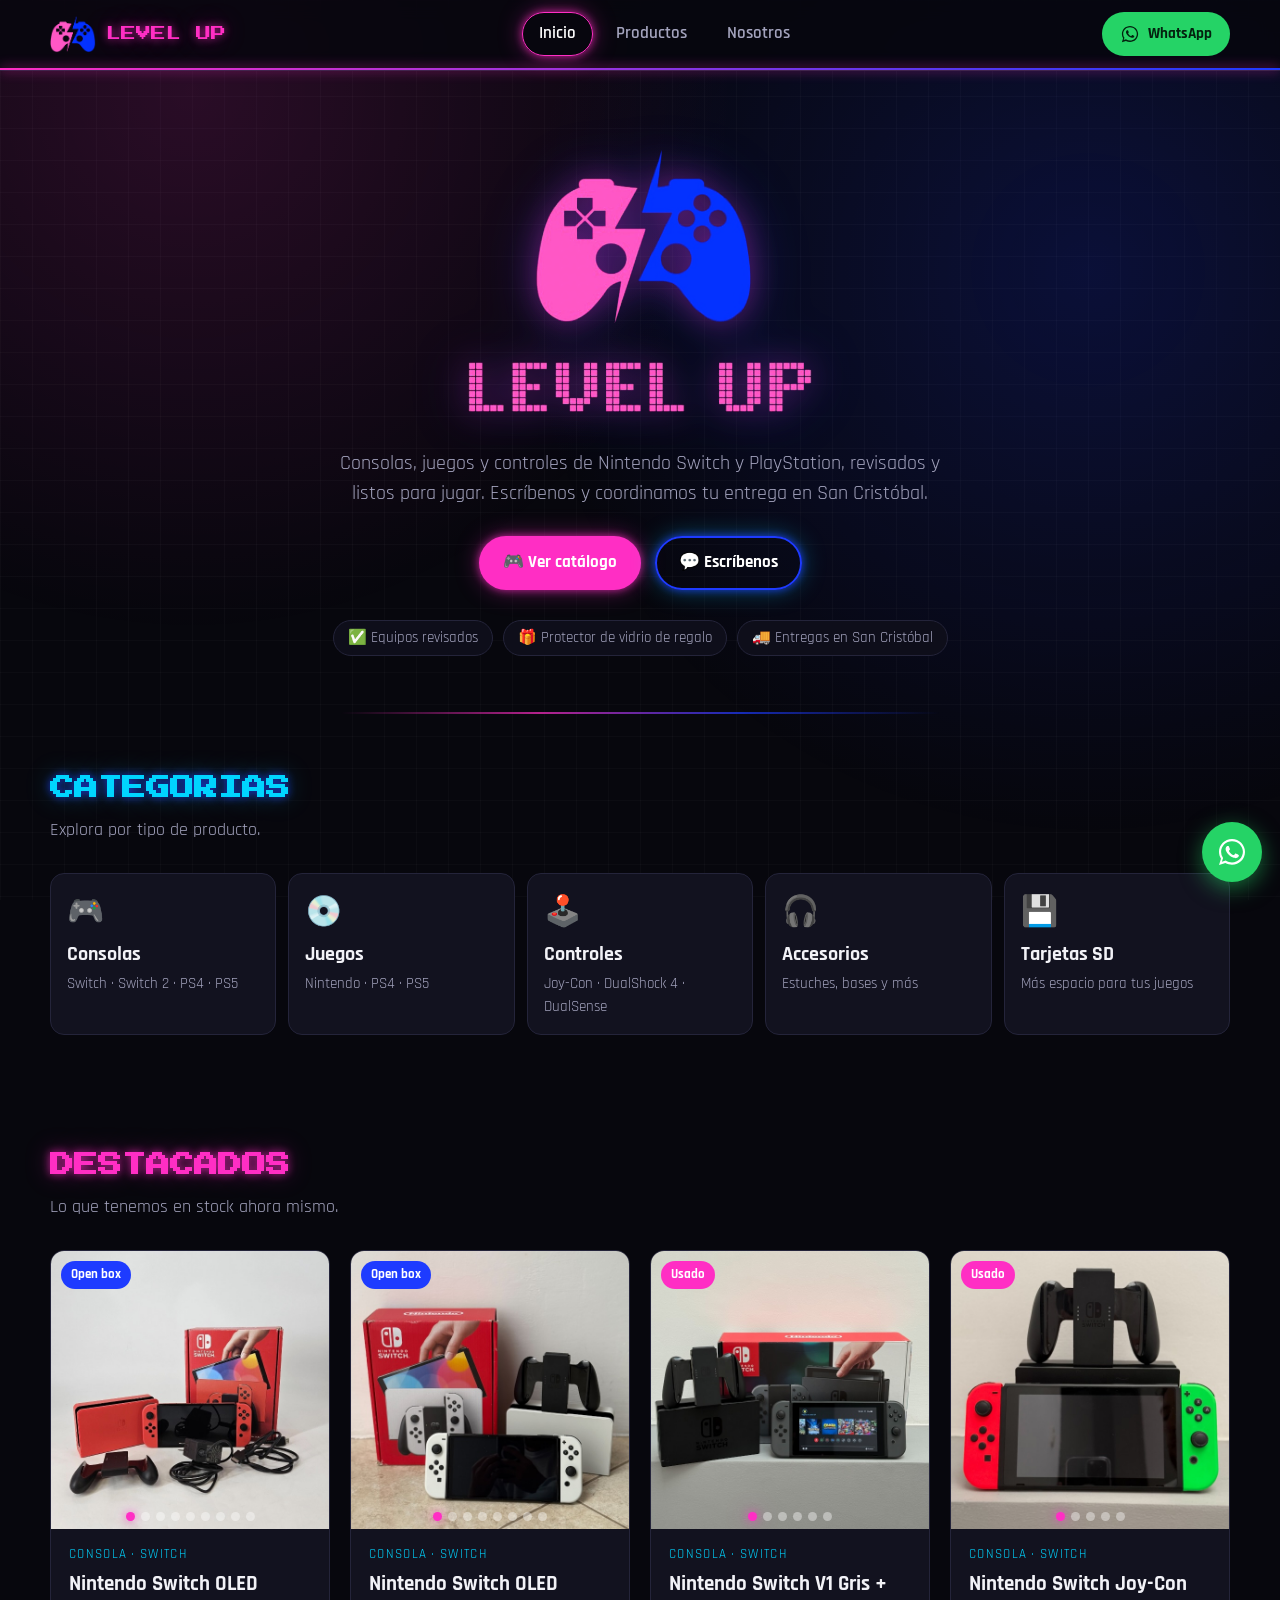
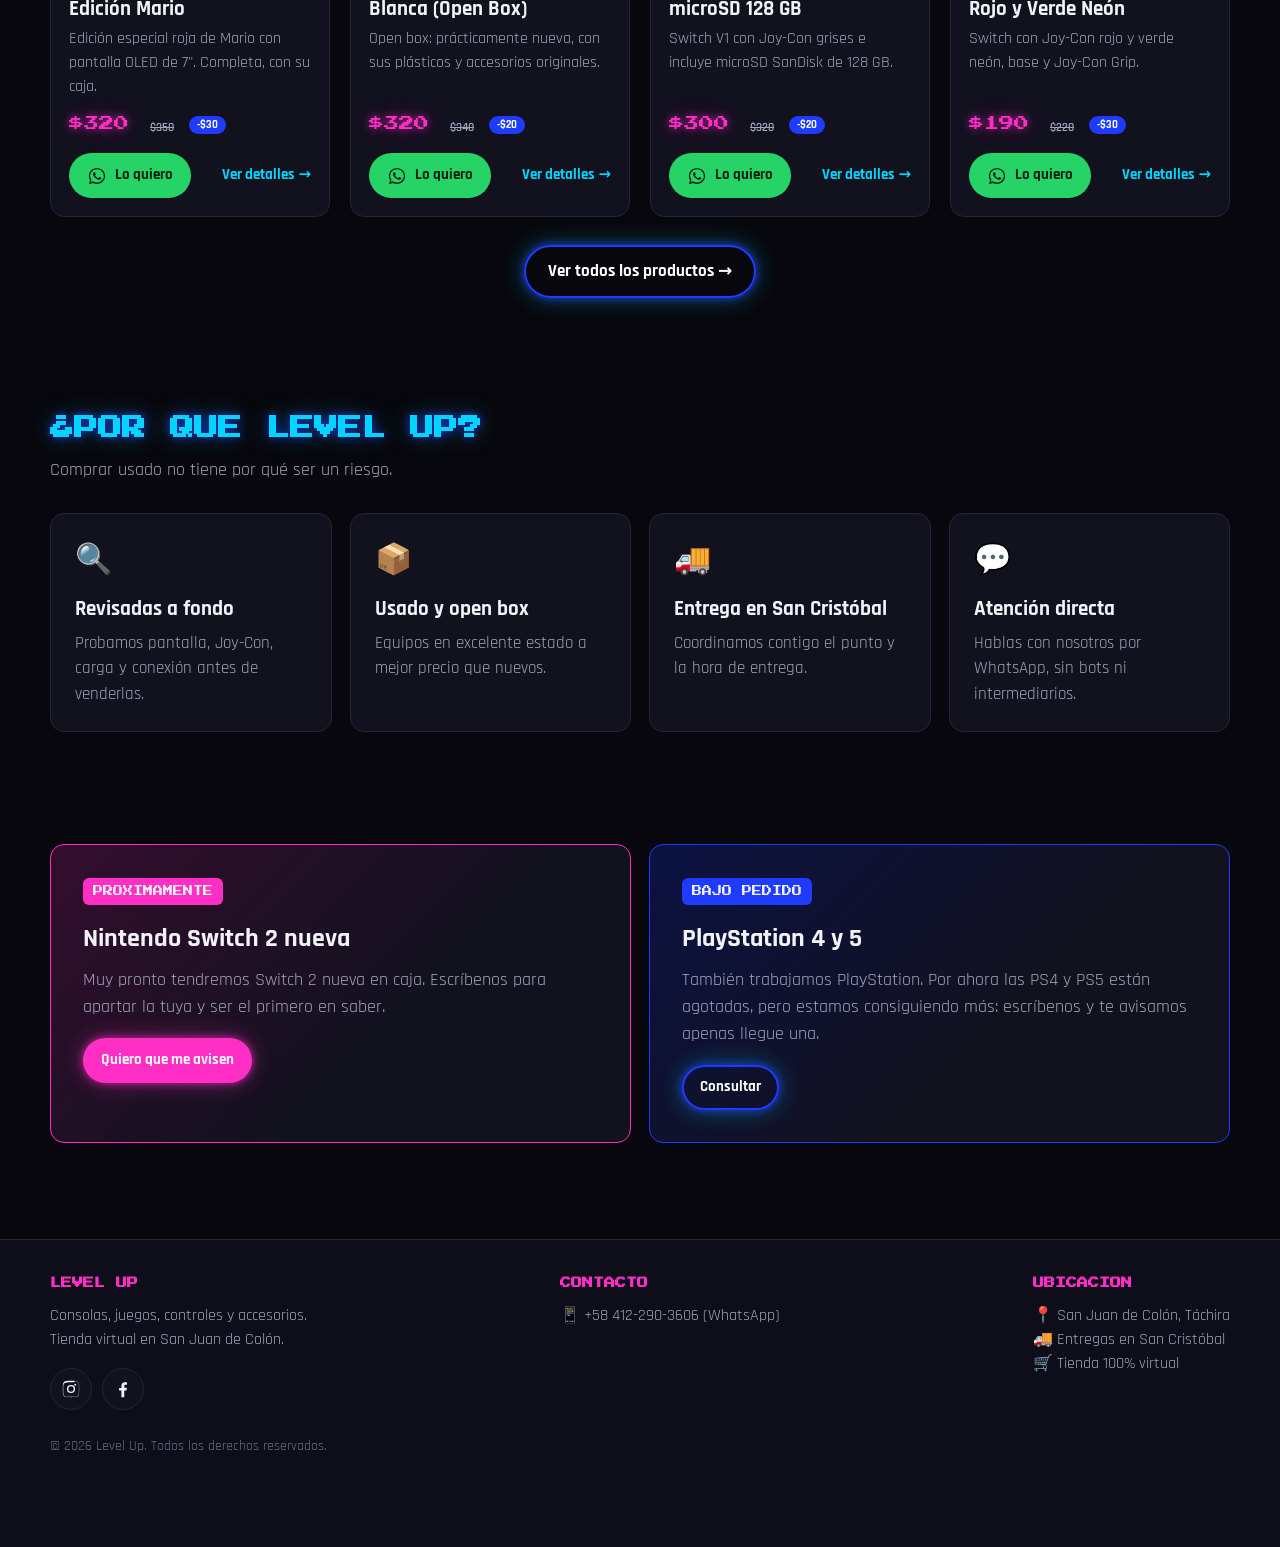
==== index.html @ b4e5b01c "Actualizar accesorios: estados, bolsos por separado y gomas para PS4 y PS5 Agrega accesorios de Swit" ====
<!doctype html>
<html lang="es">
<head>
  <meta charset="utf-8">
  <meta name="viewport" content="width=device-width, initial-scale=1">
  <title>Level Up · Consolas, juegos y controles</title>
  <meta name="description" content="Level Up: compra y venta de consolas Nintendo Switch, PS4 y PS5, juegos, controles y accesorios. Tienda virtual en San Juan de Colón con entregas en San Cristóbal.">
  <link rel="icon" href="assets/logo-icono.png" type="image/png">
  <link rel="preconnect" href="https://fonts.googleapis.com">
  <link rel="preconnect" href="https://fonts.gstatic.com" crossorigin>
  <link href="https://fonts.googleapis.com/css2?family=Press+Start+2P&family=Rajdhani:wght@400;600;700&display=swap" rel="stylesheet">
  <link rel="stylesheet" href="css/styles.css?v=7">
</head>
<body data-page="home">
  <main>
    <section class="hero container">
      <h1 class="hero-logo"><img src="assets/logo-completo.png" alt="Level Up" width="670" height="520"></h1>
      <p class="lead">Consolas, juegos y controles de Nintendo Switch y PlayStation, revisados y listos para jugar. Escríbenos y coordinamos tu entrega en San Cristóbal.</p>
      <div class="hero-cta">
        <a class="btn btn-pink" href="productos.html">🎮 Ver catálogo</a>
        <a class="btn btn-blue" id="heroWa" target="_blank" rel="noopener">💬 Escríbenos</a>
      </div>
      <div class="badges">
        <span class="badge-pill">✅ Equipos revisados</span>
        <span class="badge-pill">🎁 Protector de vidrio de regalo</span>
        <span class="badge-pill">🚚 Entregas en San Cristóbal</span>
      </div>
    </section>

    <div class="bolt-divider"></div>

    <section class="block container">
      <h2 class="section-title"><span class="blue">CATEGORIAS</span></h2>
      <p class="section-sub">Explora por tipo de producto.</p>
      <div class="cat-grid">
        <a class="cat-tile" href="productos.html?cat=consola"><span class="ico">🎮</span><b>Consolas</b><small>Switch · Switch 2 · PS4 · PS5</small></a>
        <a class="cat-tile" href="productos.html?cat=juego"><span class="ico">💿</span><b>Juegos</b><small>Nintendo · PS4 · PS5</small></a>
        <a class="cat-tile" href="productos.html?cat=control"><span class="ico">🕹️</span><b>Controles</b><small>Joy-Con · DualShock 4 · DualSense</small></a>
        <a class="cat-tile" href="productos.html?cat=accesorio"><span class="ico">🎧</span><b>Accesorios</b><small>Estuches, bases y más</small></a>
        <a class="cat-tile" href="productos.html?cat=sd"><span class="ico">💾</span><b>Tarjetas SD</b><small>Más espacio para tus juegos</small></a>
      </div>
    </section>

    <section class="block container">
      <h2 class="section-title"><span class="pink">DESTACADOS</span></h2>
      <p class="section-sub">Lo que tenemos en stock ahora mismo.</p>
      <div class="grid" id="destacados"></div>
      <div style="text-align:center;margin-top:28px">
        <a class="btn btn-blue" href="productos.html">Ver todos los productos →</a>
      </div>
    </section>

    <section class="block container">
      <h2 class="section-title"><span class="blue">¿POR QUE LEVEL UP?</span></h2>
      <p class="section-sub">Comprar usado no tiene por qué ser un riesgo.</p>
      <div class="features">
        <div class="feature"><div class="ico">🔍</div><h3>Revisadas a fondo</h3><p>Probamos pantalla, Joy-Con, carga y conexión antes de venderlas.</p></div>
        <div class="feature"><div class="ico">📦</div><h3>Usado y open box</h3><p>Equipos en excelente estado a mejor precio que nuevos.</p></div>
        <div class="feature"><div class="ico">🚚</div><h3>Entrega en San Cristóbal</h3><p>Coordinamos contigo el punto y la hora de entrega.</p></div>
        <div class="feature"><div class="ico">💬</div><h3>Atención directa</h3><p>Hablas con nosotros por WhatsApp, sin bots ni intermediarios.</p></div>
      </div>
    </section>

    <section class="block container">
      <div class="coming">
        <div class="coming-card switch2">
          <span class="tag">PROXIMAMENTE</span>
          <h3>Nintendo Switch 2 nueva</h3>
          <p>Muy pronto tendremos Switch 2 nueva en caja. Escríbenos para apartar la tuya y ser el primero en saber.</p>
          <a class="btn btn-pink btn-sm" id="waSwitch2" target="_blank" rel="noopener">Quiero que me avisen</a>
        </div>
        <div class="coming-card ps">
          <span class="tag">BAJO PEDIDO</span>
          <h3>PlayStation 4 y 5</h3>
          <p>También trabajamos PlayStation. Por ahora las PS4 y PS5 están agotadas, pero estamos consiguiendo más: escríbenos y te avisamos apenas llegue una.</p>
          <a class="btn btn-blue btn-sm" id="waPs" target="_blank" rel="noopener">Consultar</a>
        </div>
      </div>
    </section>
  </main>

  <script src="js/config.js?v=7"></script>
  <script src="data/productos.js?v=7"></script>
  <script src="data/fotos.js?v=7"></script>
  <script src="js/layout.js?v=7"></script>
  <script src="js/catalogo.js?v=7"></script>
  <script>
    document.getElementById("heroWa").href = waLink();
    document.getElementById("waPs").href = waLink("¡Hola Level Up! 🎮 ¿Tienen disponible PlayStation 4 o 5?");
    document.getElementById("waSwitch2").href = waLink("¡Hola Level Up! 🎮 Quiero que me avisen cuando llegue la Nintendo Switch 2.");
    document.getElementById("destacados").innerHTML =
      PRODUCTOS.filter((p) => p.destacado && p.disponible).slice(0, 4).map(renderCard).join("");
  </script>
</body>
</html>
---- css/styles.css ----
/* ===== Level Up · tema neón ===== */
:root {
  --bg: #07070d;
  --bg-2: #0e0e1a;
  --card: #12121f;
  --line: #24243a;
  --text: #f2f2f7;
  --muted: #a3a3bd;
  --pink: #ff2ec4;
  --pink-logo: #e933b0;
  --blue: #1e3bff;
  --cyan: #00d4ff;
  --green: #25d366;
  --glow-pink: 0 0 8px rgba(255, 46, 196, .7), 0 0 24px rgba(255, 46, 196, .35);
  --glow-blue: 0 0 8px rgba(30, 59, 255, .8), 0 0 24px rgba(0, 212, 255, .35);
  --radius: 14px;
  --pixel: "Press Start 2P", monospace;
  --body: "Rajdhani", system-ui, sans-serif;
}

* { box-sizing: border-box; margin: 0; padding: 0; }
html { scroll-behavior: smooth; }
body {
  background: var(--bg);
  color: var(--text);
  font-family: var(--body);
  font-size: 18px;
  line-height: 1.5;
  min-height: 100vh;
  display: flex;
  flex-direction: column;
  overflow-x: hidden;
}
/* Rejilla tipo arcade de fondo */
body::before {
  content: "";
  position: fixed; inset: 0; z-index: -1;
  background:
    radial-gradient(circle at 15% 10%, rgba(255, 46, 196, .14), transparent 40%),
    radial-gradient(circle at 85% 30%, rgba(30, 59, 255, .18), transparent 45%),
    linear-gradient(rgba(255,255,255,.025) 1px, transparent 1px) 0 0 / 32px 32px,
    linear-gradient(90deg, rgba(255,255,255,.025) 1px, transparent 1px) 0 0 / 32px 32px;
}
main { flex: 1; }
a { color: inherit; text-decoration: none; }
img { max-width: 100%; display: block; }
.container { width: min(1180px, 100% - 32px); margin-inline: auto; }

.pixel { font-family: var(--pixel); letter-spacing: .02em; }
.pink { color: var(--pink); text-shadow: var(--glow-pink); }
.blue { color: var(--cyan); text-shadow: var(--glow-blue); }

/* ===== Header ===== */
.header {
  position: sticky; top: 0; z-index: 50;
  background: rgba(7, 7, 13, .85);
  backdrop-filter: blur(10px);
  border-bottom: 1px solid var(--line);
}
.header::after {
  content: ""; display: block; height: 2px;
  background: linear-gradient(90deg, var(--pink), var(--blue));
  box-shadow: 0 0 12px var(--pink);
}
.nav { display: flex; align-items: center; justify-content: space-between; height: 68px; gap: 16px; }
.brand { display: flex; align-items: center; gap: 10px; }
.brand img { width: 46px; }
.brand span { font-family: var(--pixel); font-size: 15px; color: var(--pink); text-shadow: var(--glow-pink); }
.tabs { display: flex; gap: 6px; list-style: none; }
.tabs a {
  display: block; padding: 8px 16px; border-radius: 999px;
  font-weight: 600; font-size: 17px; color: var(--muted);
  border: 1px solid transparent; transition: .2s;
}
.tabs a:hover { color: var(--text); border-color: var(--line); }
.tabs a.active { color: #fff; border-color: var(--pink); box-shadow: var(--glow-pink); }
.menu-btn { display: none; background: none; border: 1px solid var(--line); color: var(--text); border-radius: 10px; padding: 8px 12px; font-size: 20px; cursor: pointer; }

/* ===== Botones ===== */
.btn {
  display: inline-flex; align-items: center; justify-content: center; gap: 8px;
  padding: 12px 22px; border-radius: 999px; border: 2px solid transparent;
  font-family: var(--body); font-weight: 700; font-size: 17px; cursor: pointer;
  transition: transform .15s, box-shadow .2s;
}
.btn:hover { transform: translateY(-2px); }
.btn-pink { background: var(--pink); color: #fff; box-shadow: var(--glow-pink); }
.btn-blue { background: transparent; color: #fff; border-color: var(--blue); box-shadow: var(--glow-blue); }
.btn-wa { background: var(--green); color: #04210f; }
.btn-wa:hover { box-shadow: 0 0 18px rgba(37, 211, 102, .6); }
.btn-sm { padding: 9px 16px; font-size: 15px; }
.btn svg { width: 20px; height: 20px; flex-shrink: 0; }

/* ===== Hero ===== */
.hero { padding: 72px 0 56px; text-align: center; position: relative; }
.hero-logo { margin: 0 auto 26px; }
.hero-logo img { width: min(360px, 78%); height: auto; margin: 0 auto; filter: drop-shadow(0 0 16px rgba(255, 46, 196, .35)) drop-shadow(0 0 26px rgba(30, 59, 255, .3)); animation: float 4s ease-in-out infinite; }
@keyframes float { 50% { transform: translateY(-10px); } }
.hero p.lead { color: var(--muted); max-width: 620px; margin: 0 auto 28px; font-size: 20px; }
.hero-cta { display: flex; gap: 14px; justify-content: center; flex-wrap: wrap; }
.badges { display: flex; gap: 10px; justify-content: center; flex-wrap: wrap; margin-top: 30px; }
.badge-pill { border: 1px solid var(--line); background: var(--bg-2); padding: 6px 14px; border-radius: 999px; font-size: 15px; color: var(--muted); }

/* ===== Secciones ===== */
section.block { padding: 56px 0; }
.section-title { font-family: var(--pixel); font-size: clamp(16px, 3vw, 24px); margin-bottom: 10px; }
.section-sub { color: var(--muted); margin-bottom: 30px; }
.bolt-divider { height: 2px; background: linear-gradient(90deg, transparent, var(--pink), var(--blue), transparent); margin: 0 auto; width: min(600px, 80%); opacity: .7; }

.features { display: grid; grid-template-columns: repeat(auto-fit, minmax(230px, 1fr)); gap: 18px; }
.feature { background: var(--card); border: 1px solid var(--line); border-radius: var(--radius); padding: 24px; transition: .2s; }
.feature:hover { border-color: var(--pink); box-shadow: var(--glow-pink); }
.feature:nth-child(even):hover { border-color: var(--blue); box-shadow: var(--glow-blue); }
.feature .ico { font-size: 30px; margin-bottom: 10px; }
.feature h3 { font-size: 21px; margin-bottom: 6px; }
.feature p { color: var(--muted); font-size: 17px; }

.cat-grid { display: grid; grid-template-columns: repeat(auto-fit, minmax(150px, 1fr)); gap: 12px; }
.cat-tile {
  background: var(--card); border: 1px solid var(--line); border-radius: var(--radius); padding: 16px;
  display: flex; flex-direction: column; gap: 4px; color: var(--text); text-decoration: none; transition: .2s;
}
.cat-tile:hover { border-color: var(--pink); box-shadow: var(--glow-pink); }
.cat-tile:nth-child(even):hover { border-color: var(--blue); box-shadow: var(--glow-blue); }
.cat-tile .ico { font-size: 30px; }
.cat-tile b { font-size: 20px; }
.cat-tile small { color: var(--muted); font-size: 15px; }

.coming {
  display: grid; grid-template-columns: 1fr 1fr; gap: 18px;
}
.coming-card {
  border-radius: var(--radius); padding: 32px; position: relative; overflow: hidden;
  border: 1px solid var(--line); background: var(--card);
}
.coming-card.switch2 { border-color: var(--pink); background: linear-gradient(135deg, rgba(255,46,196,.18), var(--card) 60%); }
.coming-card.ps { border-color: var(--blue); background: linear-gradient(135deg, rgba(30,59,255,.22), var(--card) 60%); }
.coming-card .tag { font-family: var(--pixel); font-size: 10px; display: inline-block; padding: 6px 10px; border-radius: 6px; margin-bottom: 14px; }
.coming-card.switch2 .tag { background: var(--pink); }
.coming-card.ps .tag { background: var(--blue); }
.coming-card h3 { font-size: 26px; margin-bottom: 8px; }
.coming-card p { color: var(--muted); margin-bottom: 18px; }

/* ===== Productos ===== */
.grid { display: grid; grid-template-columns: repeat(auto-fill, minmax(250px, 1fr)); gap: 20px; }
.card {
  background: var(--card); border: 1px solid var(--line); border-radius: var(--radius);
  overflow: hidden; display: flex; flex-direction: column; transition: .2s;
}
.card:hover { transform: translateY(-4px); border-color: var(--pink); box-shadow: var(--glow-pink); }
.card-media { aspect-ratio: 1 / 1; background: var(--bg-2); position: relative; display: grid; place-items: center; overflow: hidden; }
.card-media img { width: 100%; height: 100%; object-fit: cover; }
.card-media .placeholder { text-align: center; color: var(--muted); padding: 16px; }
.card-media .placeholder .emoji { font-size: 54px; filter: drop-shadow(0 0 12px var(--pink)); }
.card-media .placeholder small { display: block; font-size: 14px; margin-top: 6px; }
.photo-nav { position: absolute; inset: auto 0 8px; display: flex; justify-content: center; gap: 6px; }
.photo-nav button { width: 9px; height: 9px; border-radius: 50%; border: none; background: rgba(255,255,255,.4); cursor: pointer; padding: 0; }
.photo-nav button.on { background: var(--pink); box-shadow: var(--glow-pink); }
.cond {
  position: absolute; top: 10px; left: 10px; font-size: 13px; font-weight: 700;
  padding: 4px 10px; border-radius: 999px; color: #fff;
}
.cond.usado { background: var(--pink); }
.cond.openbox { background: var(--blue); }
.sold-out { position: absolute; inset: 0; background: rgba(7,7,13,.7); display: grid; place-items: center; font-family: var(--pixel); font-size: 12px; }
.card-body { padding: 16px 18px 18px; display: flex; flex-direction: column; gap: 6px; flex: 1; }
.card-cat { font-size: 13px; text-transform: uppercase; letter-spacing: .1em; color: var(--cyan); }
.card h3 { font-size: 21px; line-height: 1.2; }
.card .desc { color: var(--muted); font-size: 16px; flex: 1; }
.price { font-family: var(--pixel); font-size: 15px; color: var(--pink); text-shadow: var(--glow-pink); margin: 8px 0 10px; }
.price.ask { font-family: var(--body); font-weight: 700; font-size: 17px; color: var(--cyan); text-shadow: none; }

/* Buscador y filtros */
.toolbar { display: flex; flex-wrap: wrap; gap: 12px; align-items: center; margin-bottom: 14px; }
.search {
  flex: 1 1 280px; display: flex; align-items: center; gap: 10px;
  background: var(--bg-2); border: 1px solid var(--line); border-radius: 999px; padding: 0 18px;
}
.search:focus-within { border-color: var(--pink); box-shadow: var(--glow-pink); }
.search input { flex: 1; background: none; border: none; outline: none; color: var(--text); font: inherit; padding: 12px 0; }
.chips { display: flex; flex-wrap: wrap; gap: 8px; margin-bottom: 26px; }
.chip {
  background: var(--bg-2); border: 1px solid var(--line); color: var(--muted);
  padding: 7px 14px; border-radius: 999px; font: inherit; font-size: 15px; font-weight: 600; cursor: pointer;
}
.chip.on { color: #fff; border-color: var(--blue); box-shadow: var(--glow-blue); background: rgba(30,59,255,.18); }
.chip.on.pinkish { border-color: var(--pink); box-shadow: var(--glow-pink); background: rgba(255,46,196,.15); }
.toggle { display: flex; align-items: center; gap: 8px; color: var(--muted); font-size: 16px; cursor: pointer; }
.toggle input { accent-color: var(--pink); width: 18px; height: 18px; }
.empty { text-align: center; color: var(--muted); padding: 50px 0; }
.count { color: var(--muted); font-size: 16px; margin-bottom: 14px; }

/* ===== Nosotros ===== */
.about-grid { display: grid; grid-template-columns: 1.2fr 1fr; gap: 30px; align-items: start; }
.about-text p { color: var(--muted); margin-bottom: 14px; font-size: 19px; }
.info-card { background: var(--card); border: 1px solid var(--line); border-radius: var(--radius); padding: 26px; }
.info-row { display: flex; gap: 14px; padding: 14px 0; border-bottom: 1px solid var(--line); }
.info-row:last-of-type { border-bottom: none; }
.info-row .ico { font-size: 24px; }
.info-row b { display: block; }
.info-row span { color: var(--muted); }
.steps { display: grid; grid-template-columns: repeat(auto-fit, minmax(220px, 1fr)); gap: 18px; counter-reset: s; }
.step { background: var(--card); border: 1px solid var(--line); border-radius: var(--radius); padding: 24px; position: relative; }
.step::before {
  counter-increment: s; content: counter(s);
  font-family: var(--pixel); font-size: 18px; color: var(--pink); text-shadow: var(--glow-pink);
  display: block; margin-bottom: 12px;
}
.step:nth-child(even)::before { color: var(--cyan); text-shadow: var(--glow-blue); }
.step h3 { font-size: 20px; margin-bottom: 4px; }
.step p { color: var(--muted); font-size: 17px; }

/* ===== Footer ===== */
.footer { border-top: 1px solid var(--line); background: var(--bg-2); padding: 36px 0 90px; margin-top: 40px; }
.footer-grid { display: flex; flex-wrap: wrap; justify-content: space-between; gap: 24px; }
.footer h4 { font-family: var(--pixel); font-size: 11px; margin-bottom: 12px; color: var(--pink); }
.footer p, .footer a { color: var(--muted); font-size: 16px; }
.footer a:hover { color: var(--text); }
.footer .copy { margin-top: 26px; font-size: 14px; color: #6b6b85; }

/* ===== WhatsApp flotante ===== */
.wa-float {
  position: fixed; right: 18px; bottom: 18px; z-index: 60;
  width: 60px; height: 60px; border-radius: 50%;
  background: var(--green); display: grid; place-items: center;
  box-shadow: 0 6px 22px rgba(37, 211, 102, .5);
  animation: pulse 2.4s infinite;
}
.wa-float svg { width: 32px; height: 32px; fill: #fff; }
@keyframes pulse { 0%,100% { box-shadow: 0 0 0 0 rgba(37,211,102,.55); } 60% { box-shadow: 0 0 0 16px rgba(37,211,102,0); } }

/* ===== Responsive ===== */
@media (max-width: 820px) {
  .menu-btn { display: block; }
  .tabs {
    position: absolute; top: 70px; left: 0; right: 0; flex-direction: column;
    background: var(--bg); border-bottom: 1px solid var(--line); padding: 10px 16px 16px;
    display: none;
  }
  .tabs.open { display: flex; }
  .nav .btn-wa.desktop { display: none; }
  .coming, .about-grid { grid-template-columns: 1fr; }
  .hero { padding-top: 44px; }
}
@media (prefers-reduced-motion: reduce) {
  *, *::before, *::after { animation: none !important; transition: none !important; }
}

/* ===== Tarjetas clicables ===== */
.card { position: relative; }
.card-link::after { content: ""; position: absolute; inset: 0; z-index: 1; }
.card .btn, .card .photo-nav { z-index: 2; }
/* Fotos deslizables encima del enlace de la tarjeta, para que el dedo las mueva */
.slides {
  position: absolute; inset: 0; z-index: 2; display: flex;
  overflow-x: auto; scroll-snap-type: x mandatory; overscroll-behavior-x: contain; scrollbar-width: none;
}
.slides::-webkit-scrollbar { display: none; }
.slides img { flex: 0 0 100%; scroll-snap-align: start; }
.card .cond, .card .photo-nav, .card .sold-out { z-index: 3; }
.card .sold-out { pointer-events: none; }
.ref-tag {
  position: absolute; right: 10px; bottom: 10px; z-index: 3; pointer-events: none;
  background: rgba(7,7,13,.75); color: var(--muted); font-size: 13px; padding: 3px 9px; border-radius: 999px;
}
.card .btn { position: relative; }
.card-actions { display: flex; align-items: center; justify-content: space-between; gap: 10px; flex-wrap: wrap; }
.ver-mas { color: var(--cyan); font-weight: 700; font-size: 15px; }
.card:hover .ver-mas { text-shadow: var(--glow-blue); }
.cond.sellado, .cond.nuevo { background: #0aa37f; }

/* ===== Página de producto ===== */
.breadcrumb { color: var(--muted); font-size: 16px; margin-bottom: 22px; }
.breadcrumb a { color: var(--cyan); font-weight: 600; }
.product-layout { display: grid; grid-template-columns: minmax(0, 1.1fr) minmax(0, 1fr); gap: 40px; align-items: start; }
.gallery { position: sticky; top: 90px; }
.gallery-main {
  position: relative; aspect-ratio: 1 / 1; background: var(--bg-2); border-radius: var(--radius);
  overflow: hidden; border: 1px solid var(--line);
}
.gallery-main > img { width: 100%; height: 100%; object-fit: contain; cursor: zoom-in; }
.gallery-main.placeholder-big { background: var(--card); display: grid; place-items: center; text-align: center; color: var(--muted); }
.gallery-main.placeholder-big .emoji { font-size: 90px; filter: drop-shadow(0 0 16px var(--pink)); }
.g-prev, .g-next {
  position: absolute; top: 50%; transform: translateY(-50%);
  width: 44px; height: 44px; border-radius: 50%; border: none; cursor: pointer;
  background: rgba(7, 7, 13, .65); color: #fff; font-size: 28px; line-height: 1;
}
.g-prev { left: 10px; } .g-next { right: 10px; }
.g-prev:hover, .g-next:hover { background: var(--pink); }
.g-count { position: absolute; right: 12px; bottom: 12px; background: rgba(7, 7, 13, .7); color: #fff; font-size: 14px; padding: 3px 10px; border-radius: 999px; }
.thumbs { display: flex; gap: 10px; overflow-x: auto; padding: 12px 2px 4px; scrollbar-width: thin; }
.thumbs button { flex: 0 0 72px; height: 72px; border-radius: 10px; overflow: hidden; border: 2px solid var(--line); padding: 0; cursor: pointer; background: #fff; opacity: .65; }
.thumbs button.on { border-color: var(--pink); box-shadow: var(--glow-pink); opacity: 1; }
.thumbs img { width: 100%; height: 100%; object-fit: cover; }
.product-info h1 { font-size: clamp(28px, 4vw, 38px); line-height: 1.15; margin: 4px 0 6px; }
.product-info .price { font-size: 20px; margin: 10px 0 14px; }
.lead-desc { color: var(--muted); font-size: 19px; margin-bottom: 20px; }
.btn-big { width: 100%; padding: 15px 22px; font-size: 18px; }
.trust { list-style: none; display: grid; gap: 6px; margin: 18px 0 8px; color: var(--muted); font-size: 16px; }
.product-info .sub { font-size: 20px; margin: 26px 0 10px; }
.incluye { list-style: none; display: grid; gap: 8px; }
.incluye li { background: var(--card); border: 1px solid var(--line); border-radius: 10px; padding: 9px 14px; font-size: 17px; }
.incluye li::before { content: "▸ "; color: var(--pink); }
.specs { display: grid; grid-template-columns: auto 1fr; border: 1px solid var(--line); border-radius: 10px; overflow: hidden; }
.specs dt, .specs dd { padding: 10px 14px; border-bottom: 1px solid var(--line); font-size: 16px; }
.specs dt { color: var(--muted); background: var(--bg-2); }
.specs dd { background: var(--card); }
.specs dt:last-of-type, .specs dd:last-of-type { border-bottom: none; }

/* Pantalla completa */
.lightbox { position: fixed; inset: 0; z-index: 100; background: rgba(0, 0, 0, .92); display: grid; place-items: center; }
.lightbox[hidden] { display: none; }
.lightbox img { max-width: 92vw; max-height: 88vh; border-radius: 10px; }
.lightbox button { position: absolute; background: none; border: none; color: #fff; font-size: 44px; cursor: pointer; padding: 10px 16px; }
.lb-close { top: 12px; right: 12px; font-size: 30px !important; }
.lb-prev { left: 8px; top: 50%; transform: translateY(-50%); }
.lb-next { right: 8px; top: 50%; transform: translateY(-50%); }

@media (max-width: 820px) {
  .product-layout { grid-template-columns: minmax(0, 1fr); gap: 24px; }
  .gallery { position: static; }
}
.price-old { font-family: var(--body); font-size: .8em; font-weight: 600; color: var(--muted); text-shadow: none; margin-left: 6px; }
.price-off { font-family: var(--body); font-size: .75em; font-weight: 700; color: #fff; background: var(--blue); text-shadow: none; padding: 2px 8px; border-radius: 999px; vertical-align: middle; }

/* Redes sociales (footer) */
.socials { display: flex; gap: 10px; margin-top: 16px; }
.footer .social {
  width: 42px; height: 42px; border-radius: 50%; display: grid; place-items: center;
  border: 1px solid var(--line); background: var(--card); color: var(--text); transition: .2s;
}
.footer .social svg { width: 20px; height: 20px; }
.footer .social:hover { color: #fff; border-color: var(--pink); box-shadow: var(--glow-pink); transform: translateY(-2px); }
.footer .social:nth-child(even):hover { border-color: var(--blue); box-shadow: var(--glow-blue); }
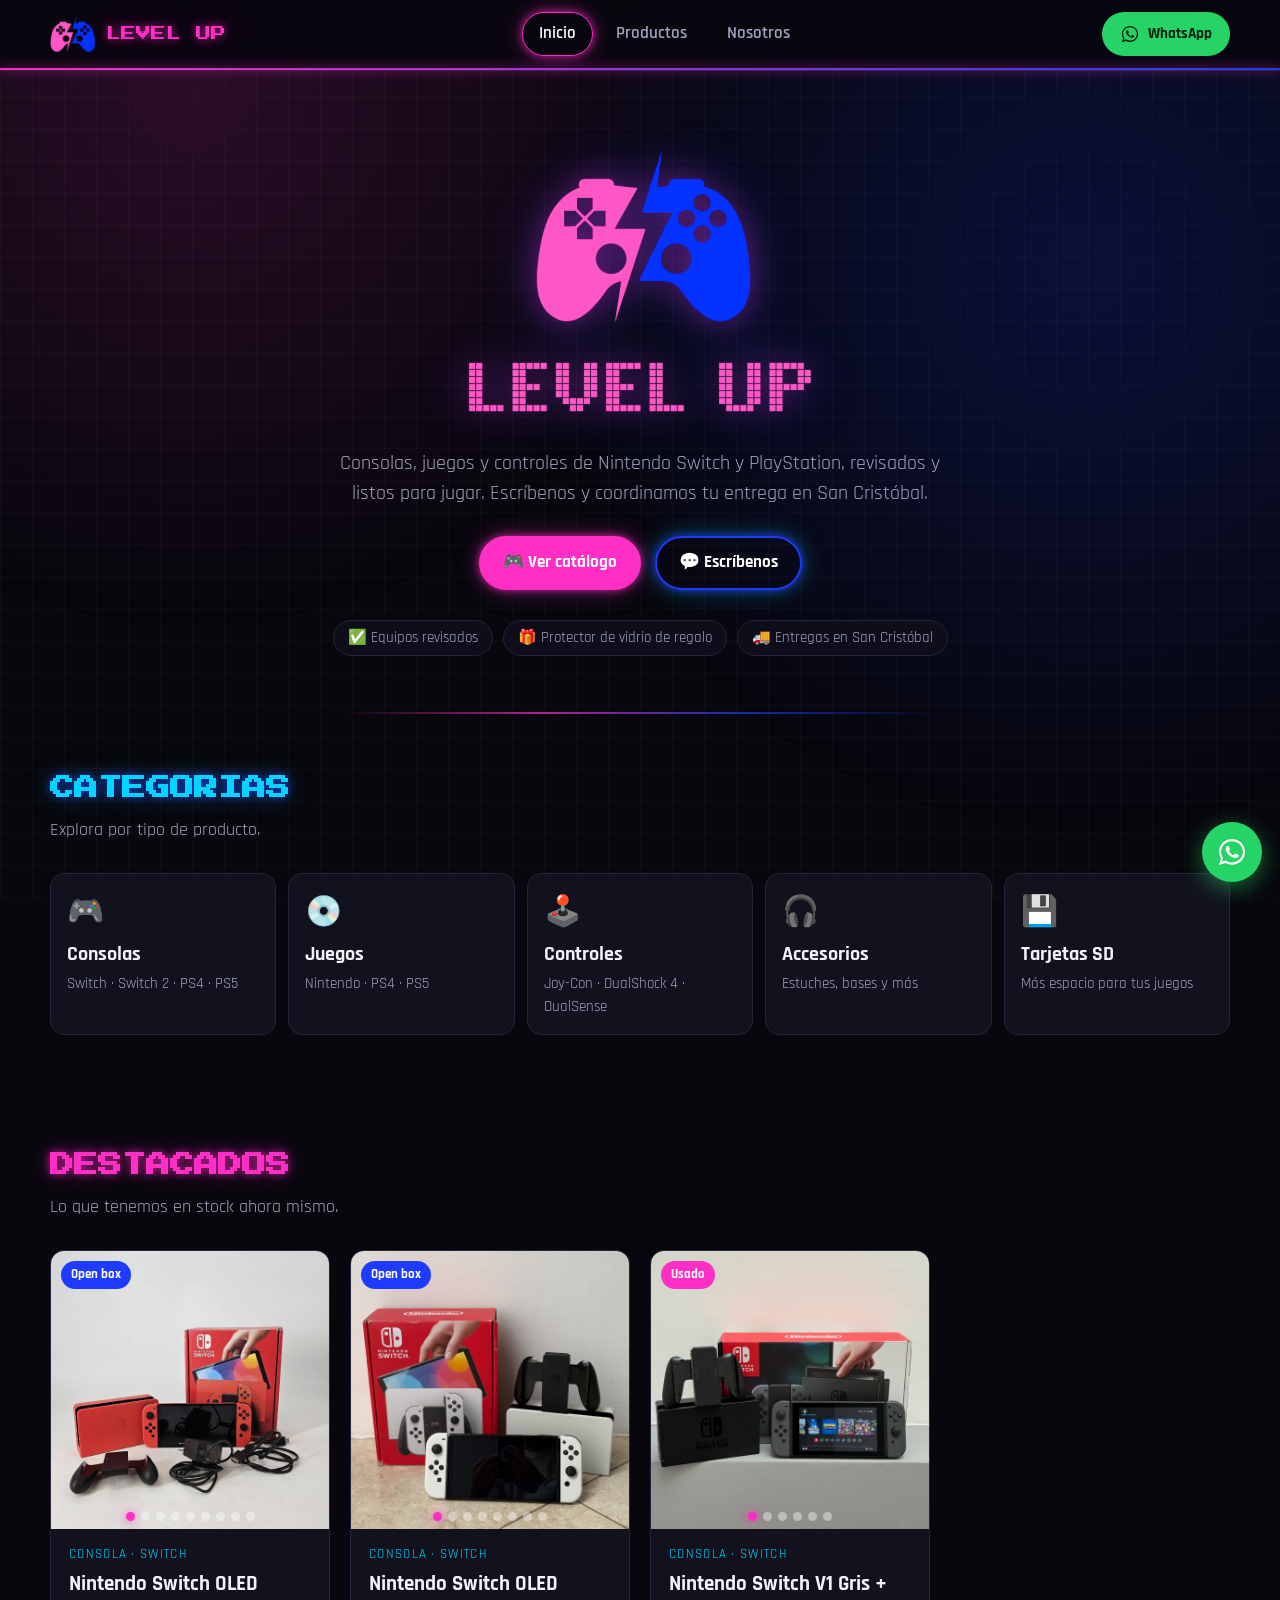
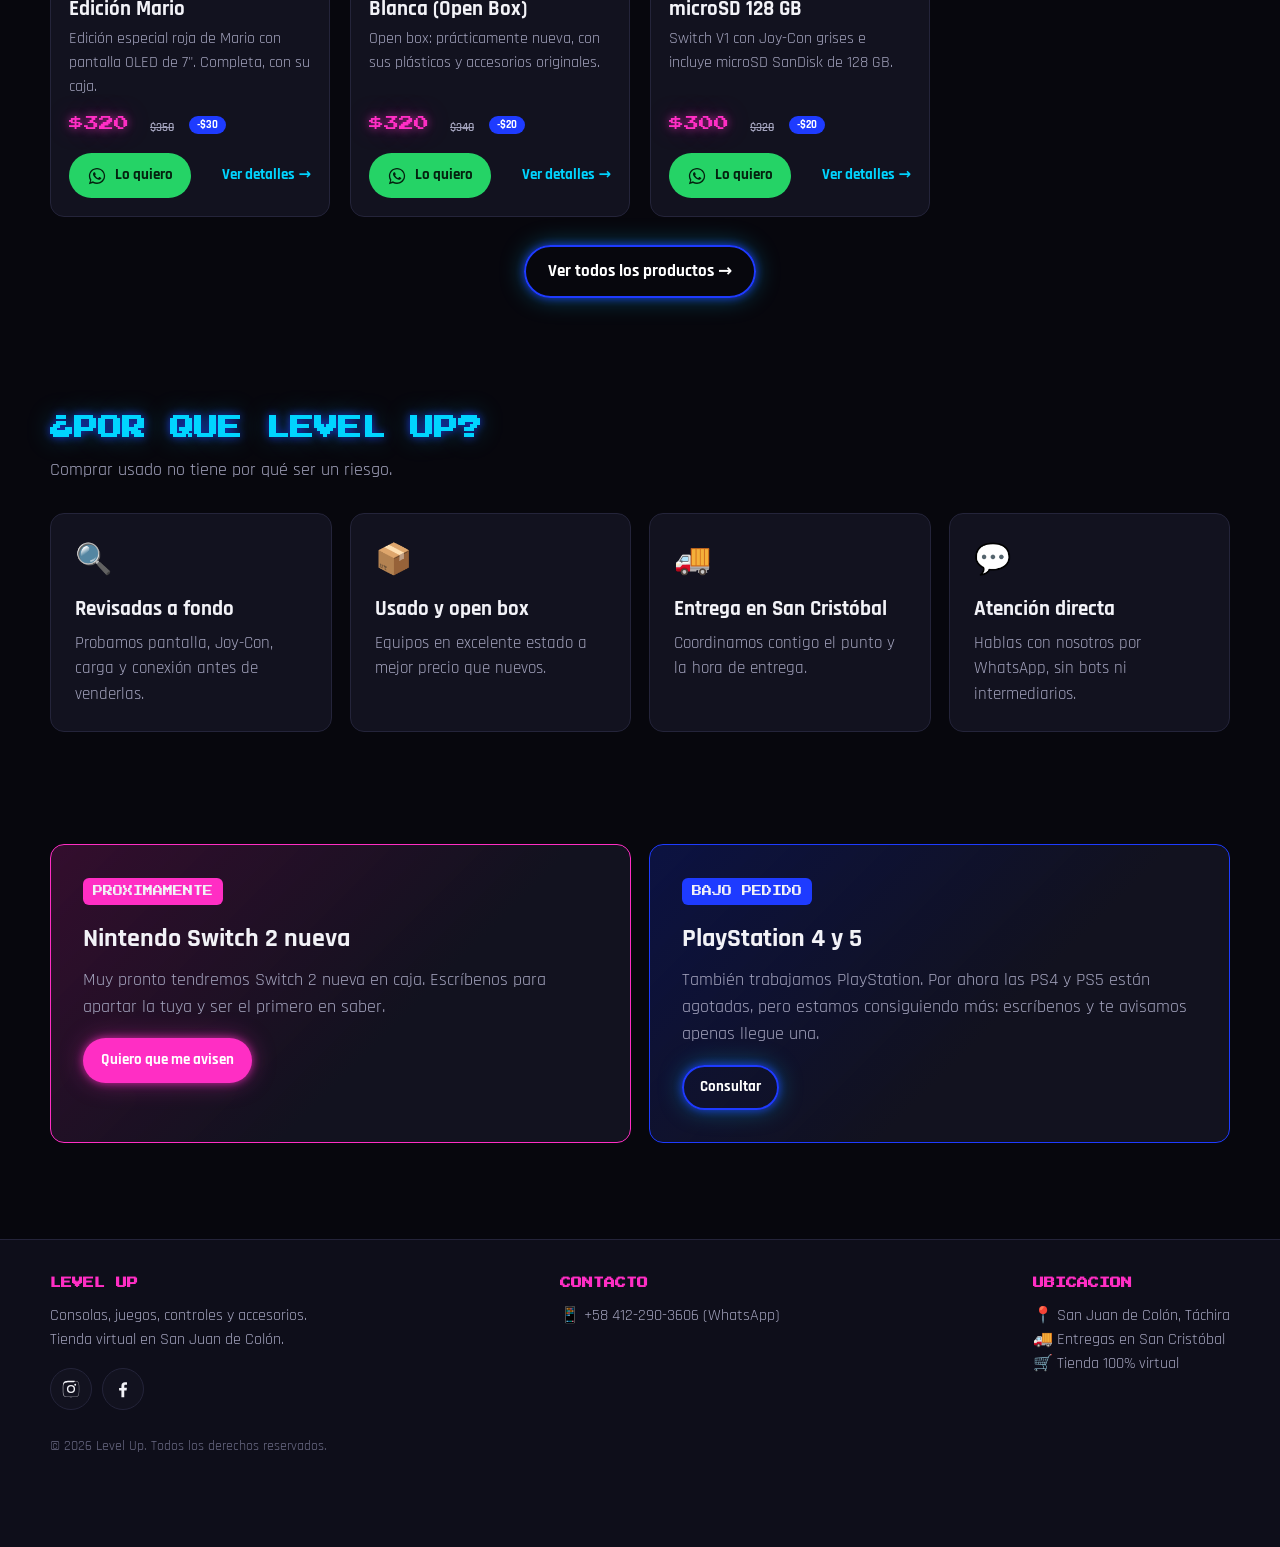
==== commit e7373315: "Eliminar productos vendidos Co-Authored-By: Claude Opus 5.5 <noreply@anthropic.com>" ====
--- a/index.html
+++ b/index.html
@@ -9,7 +9,7 @@
   <link rel="preconnect" href="https://fonts.googleapis.com">
   <link rel="preconnect" href="https://fonts.gstatic.com" crossorigin>
   <link href="https://fonts.googleapis.com/css2?family=Press+Start+2P&family=Rajdhani:wght@400;600;700&display=swap" rel="stylesheet">
-  <link rel="stylesheet" href="css/styles.css?v=7">
+  <link rel="stylesheet" href="css/styles.css?v=18">
 </head>
 <body data-page="home">
   <main>
@@ -79,11 +79,11 @@
     </section>
   </main>
 
-  <script src="js/config.js?v=7"></script>
-  <script src="data/productos.js?v=7"></script>
-  <script src="data/fotos.js?v=7"></script>
-  <script src="js/layout.js?v=7"></script>
-  <script src="js/catalogo.js?v=7"></script>
+  <script src="js/config.js?v=18"></script>
+  <script src="data/productos.js?v=18"></script>
+  <script src="data/fotos.js?v=18"></script>
+  <script src="js/layout.js?v=18"></script>
+  <script src="js/catalogo.js?v=18"></script>
   <script>
     document.getElementById("heroWa").href = waLink();
     document.getElementById("waPs").href = waLink("¡Hola Level Up! 🎮 ¿Tienen disponible PlayStation 4 o 5?");
